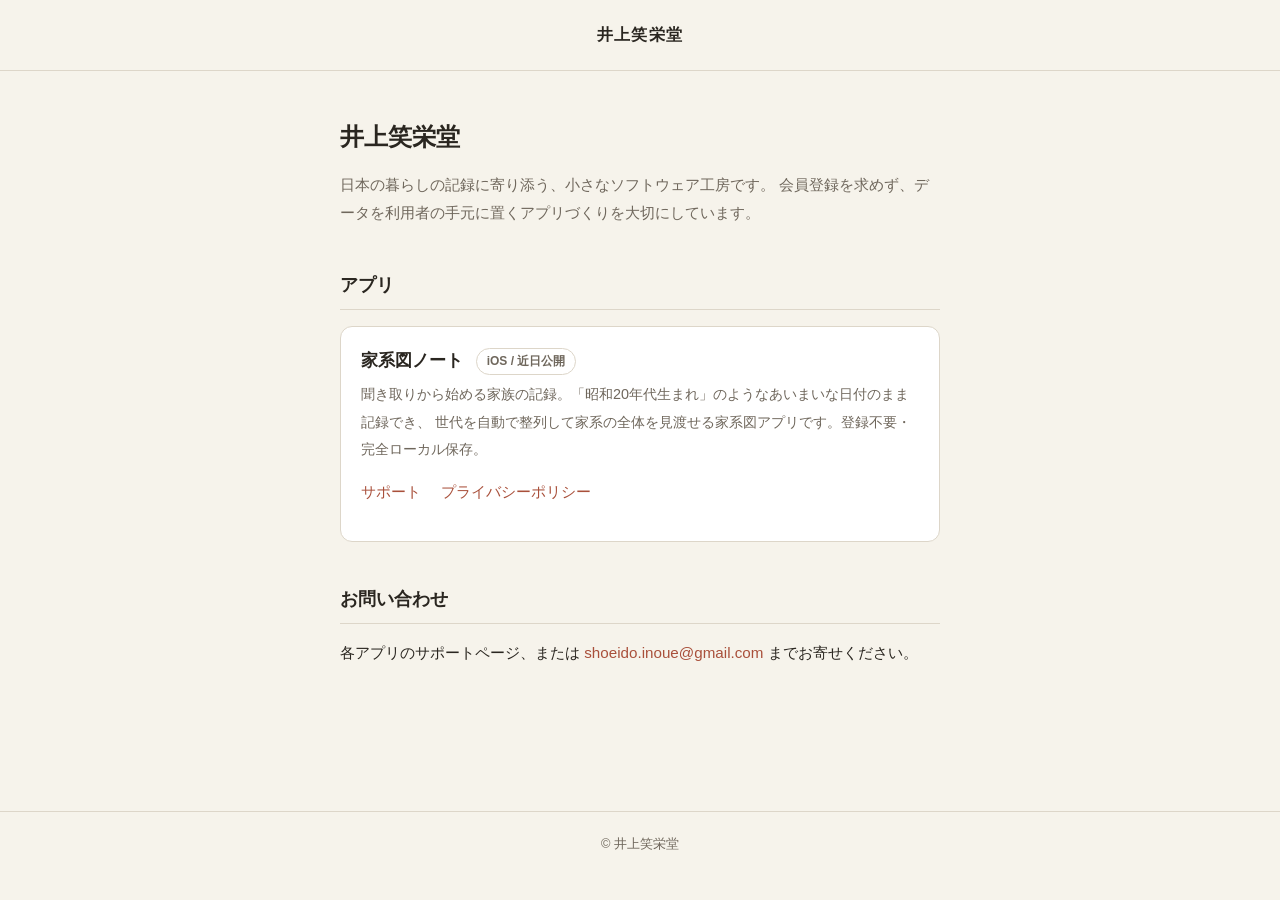
==== index.html @ 12d8a097 "feat: initial minisite (top, kakeizu-note support & privacy) - 井上笑栄堂トップ(アプリ一覧) - 家系図ノート: サポート(FAQ+問い" ====
<!DOCTYPE html>
<html lang="ja">
<head>
<meta charset="utf-8">
<meta name="viewport" content="width=device-width, initial-scale=1">
<title>井上笑栄堂</title>
<link rel="stylesheet" href="style.css">
</head>
<body>
<header class="site"><a href="./">井上笑栄堂</a></header>
<main>
  <h1>井上笑栄堂</h1>
  <p class="lead">日本の暮らしの記録に寄り添う、小さなソフトウェア工房です。
  会員登録を求めず、データを利用者の手元に置くアプリづくりを大切にしています。</p>

  <h2>アプリ</h2>
  <div class="card">
    <h3>家系図ノート <span class="badge">iOS / 近日公開</span></h3>
    <p class="desc">聞き取りから始める家族の記録。「昭和20年代生まれ」のようなあいまいな日付のまま記録でき、
    世代を自動で整列して家系の全体を見渡せる家系図アプリです。登録不要・完全ローカル保存。</p>
    <p class="links">
      <a href="kakeizu-note/support.html">サポート</a>
      <a href="kakeizu-note/privacy.html">プライバシーポリシー</a>
    </p>
  </div>

  <h2>お問い合わせ</h2>
  <p>各アプリのサポートページ、または
  <a class="mail" href="mailto:shoeido.inoue@gmail.com">shoeido.inoue@gmail.com</a>
  までお寄せください。</p>
</main>
<footer>© 井上笑栄堂</footer>
</body>
</html>
---- style.css ----
/* 井上笑栄堂 サイト共通スタイル(フレームワーク不要・スマホ優先の最小構成) */
:root {
  --ground: #f6f3eb;
  --panel: #ffffff;
  --ink: #2a2620;
  --muted: #6f675c;
  --accent: #a9503b;
  --line: #ddd6c9;
}
* { box-sizing: border-box; }
body {
  margin: 0;
  background: var(--ground);
  color: var(--ink);
  font-family: "Hiragino Sans", "Yu Gothic", "Noto Sans JP", sans-serif;
  line-height: 1.9;
  -webkit-text-size-adjust: 100%;
}
main {
  max-width: 640px;
  margin: 0 auto;
  padding: 24px 20px 72px;
}
header.site {
  border-bottom: 1px solid var(--line);
  padding: 20px;
  text-align: center;
}
header.site a {
  color: var(--ink);
  text-decoration: none;
  font-weight: 600;
  letter-spacing: 0.08em;
}
h1 {
  font-family: "Hiragino Mincho ProN", "Yu Mincho", serif;
  font-size: 1.5rem;
  line-height: 1.5;
  margin: 24px 0 8px;
}
h2 {
  font-family: "Hiragino Mincho ProN", "Yu Mincho", serif;
  font-size: 1.15rem;
  margin: 40px 0 8px;
  padding-bottom: 6px;
  border-bottom: 1px solid var(--line);
}
p, li { font-size: 0.95rem; }
.lead { color: var(--muted); }
.card {
  background: var(--panel);
  border: 1px solid var(--line);
  border-radius: 12px;
  padding: 18px 20px;
  margin: 16px 0;
}
.card h3 { margin: 0 0 4px; font-size: 1.05rem; }
.card .desc { color: var(--muted); margin: 0 0 10px; font-size: 0.9rem; }
.links a {
  display: inline-block;
  margin-right: 16px;
  color: var(--accent);
  text-decoration: none;
  font-size: 0.92rem;
}
.links a:hover { text-decoration: underline; }
.badge {
  display: inline-block;
  font-size: 0.75rem;
  color: var(--muted);
  border: 1px solid var(--line);
  border-radius: 999px;
  padding: 1px 10px;
  margin-left: 8px;
  vertical-align: middle;
}
ul { padding-left: 1.3em; }
dt { font-weight: 600; margin-top: 18px; }
dd { margin: 4px 0 0; color: var(--muted); }
footer {
  border-top: 1px solid var(--line);
  margin-top: 56px;
  padding: 20px;
  text-align: center;
  color: var(--muted);
  font-size: 0.8rem;
}
a.mail { color: var(--accent); text-decoration: none; }
.note { font-size: 0.85rem; color: var(--muted); }
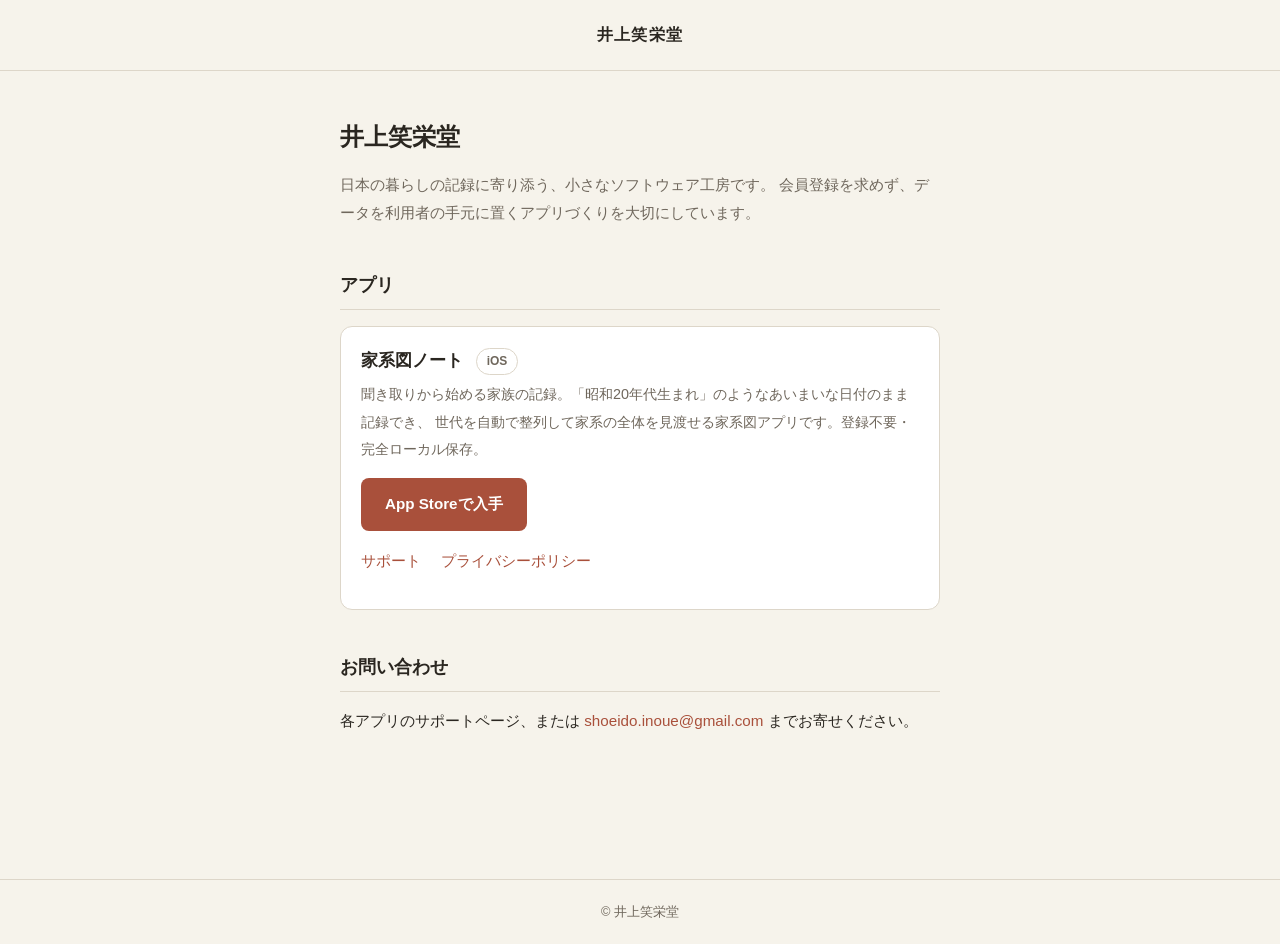
==== commit 05fad62d: "feat: add App Store link to kakeizu-note card on top page Co-Authored-By: Claude Fable 5 <noreply@an" ====
--- a/index.html
+++ b/index.html
@@ -15,9 +15,11 @@
 
   <h2>アプリ</h2>
   <div class="card">
-    <h3>家系図ノート <span class="badge">iOS / 近日公開</span></h3>
+    <h3>家系図ノート <span class="badge">iOS</span></h3>
     <p class="desc">聞き取りから始める家族の記録。「昭和20年代生まれ」のようなあいまいな日付のまま記録でき、
     世代を自動で整列して家系の全体を見渡せる家系図アプリです。登録不要・完全ローカル保存。</p>
+    <p><a class="button" href="https://apps.apple.com/jp/app/id6793843785"
+      target="_blank" rel="noopener">App Storeで入手</a></p>
     <p class="links">
       <a href="kakeizu-note/support.html">サポート</a>
       <a href="kakeizu-note/privacy.html">プライバシーポリシー</a>
--- a/style.css
+++ b/style.css
@@ -87,3 +87,14 @@
 }
 a.mail { color: var(--accent); text-decoration: none; }
 .note { font-size: 0.85rem; color: var(--muted); }
+a.button {
+  display: inline-block;
+  background: var(--accent);
+  color: #ffffff;
+  text-decoration: none;
+  padding: 12px 24px;
+  border-radius: 8px;
+  font-size: 0.95rem;
+  font-weight: 600;
+}
+a.button:hover { opacity: 0.85; }
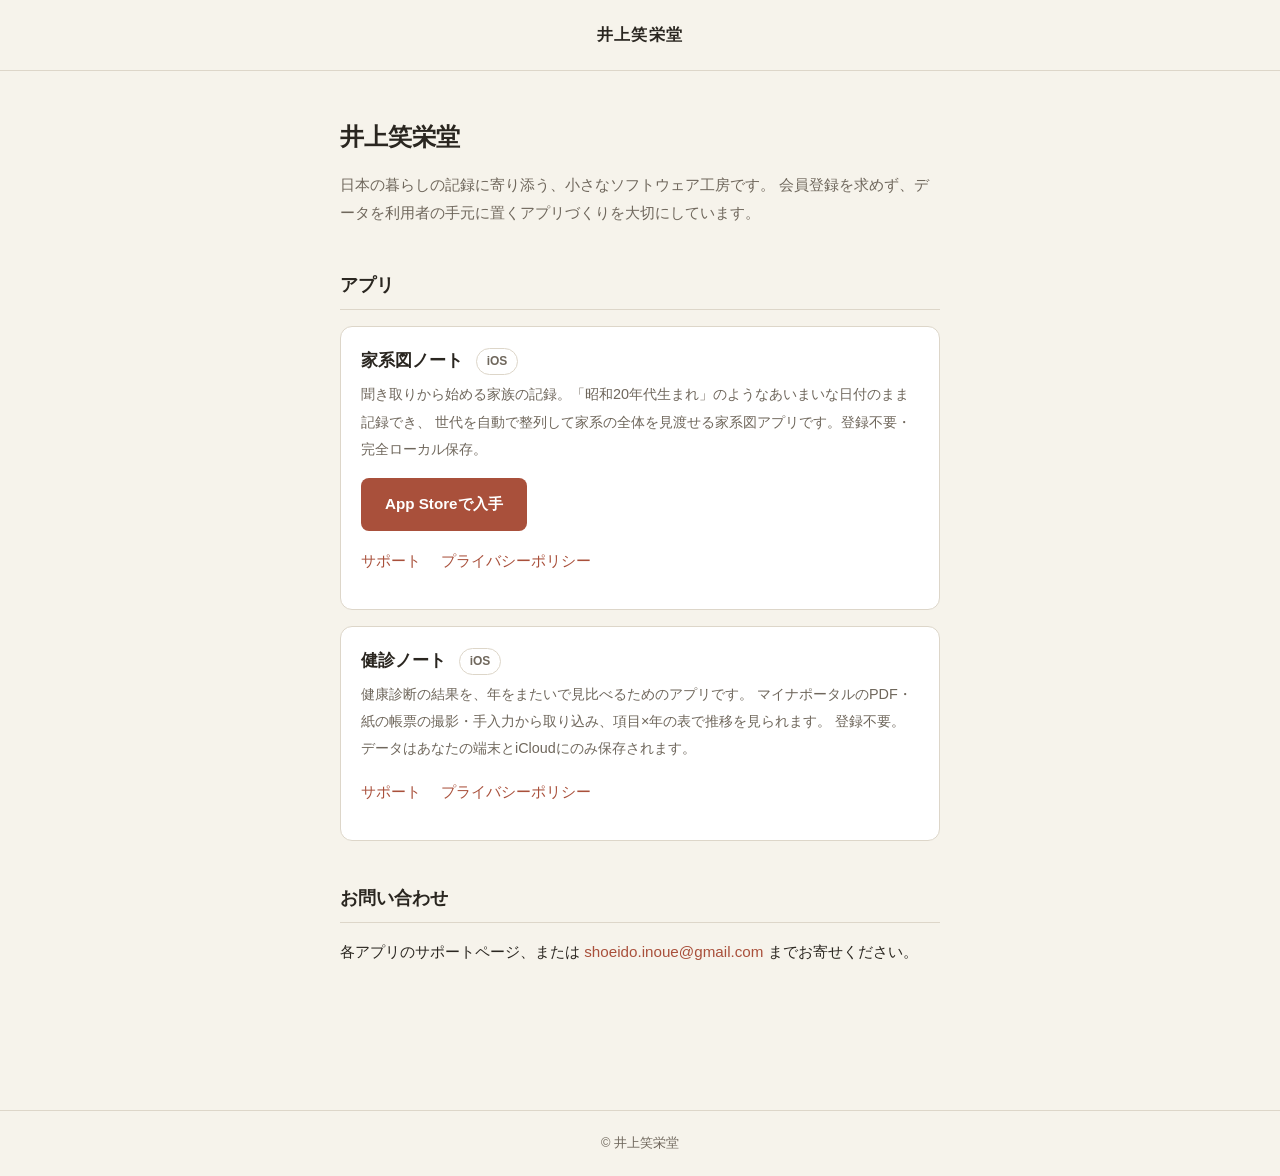
==== commit a3284946: "健診ノート: プライバシーポリシーとサポートページを追加 - 家系図ノートの2部構成(恒久の約束 / バージョンごとの現状報告)を踏襲。   約束の4項目は逐語で揃え、差は「家族/健診」の1語のみ -" ====
--- a/index.html
+++ b/index.html
@@ -26,6 +26,17 @@
     </p>
   </div>
 
+  <div class="card">
+    <h3>健診ノート <span class="badge">iOS</span></h3>
+    <p class="desc">健康診断の結果を、年をまたいで見比べるためのアプリです。
+    マイナポータルのPDF・紙の帳票の撮影・手入力から取り込み、項目×年の表で推移を見られます。
+    登録不要。データはあなたの端末とiCloudにのみ保存されます。</p>
+    <p class="links">
+      <a href="kenshin-note/support.html">サポート</a>
+      <a href="kenshin-note/privacy.html">プライバシーポリシー</a>
+    </p>
+  </div>
+
   <h2>お問い合わせ</h2>
   <p>各アプリのサポートページ、または
   <a class="mail" href="mailto:shoeido.inoue@gmail.com">shoeido.inoue@gmail.com</a>
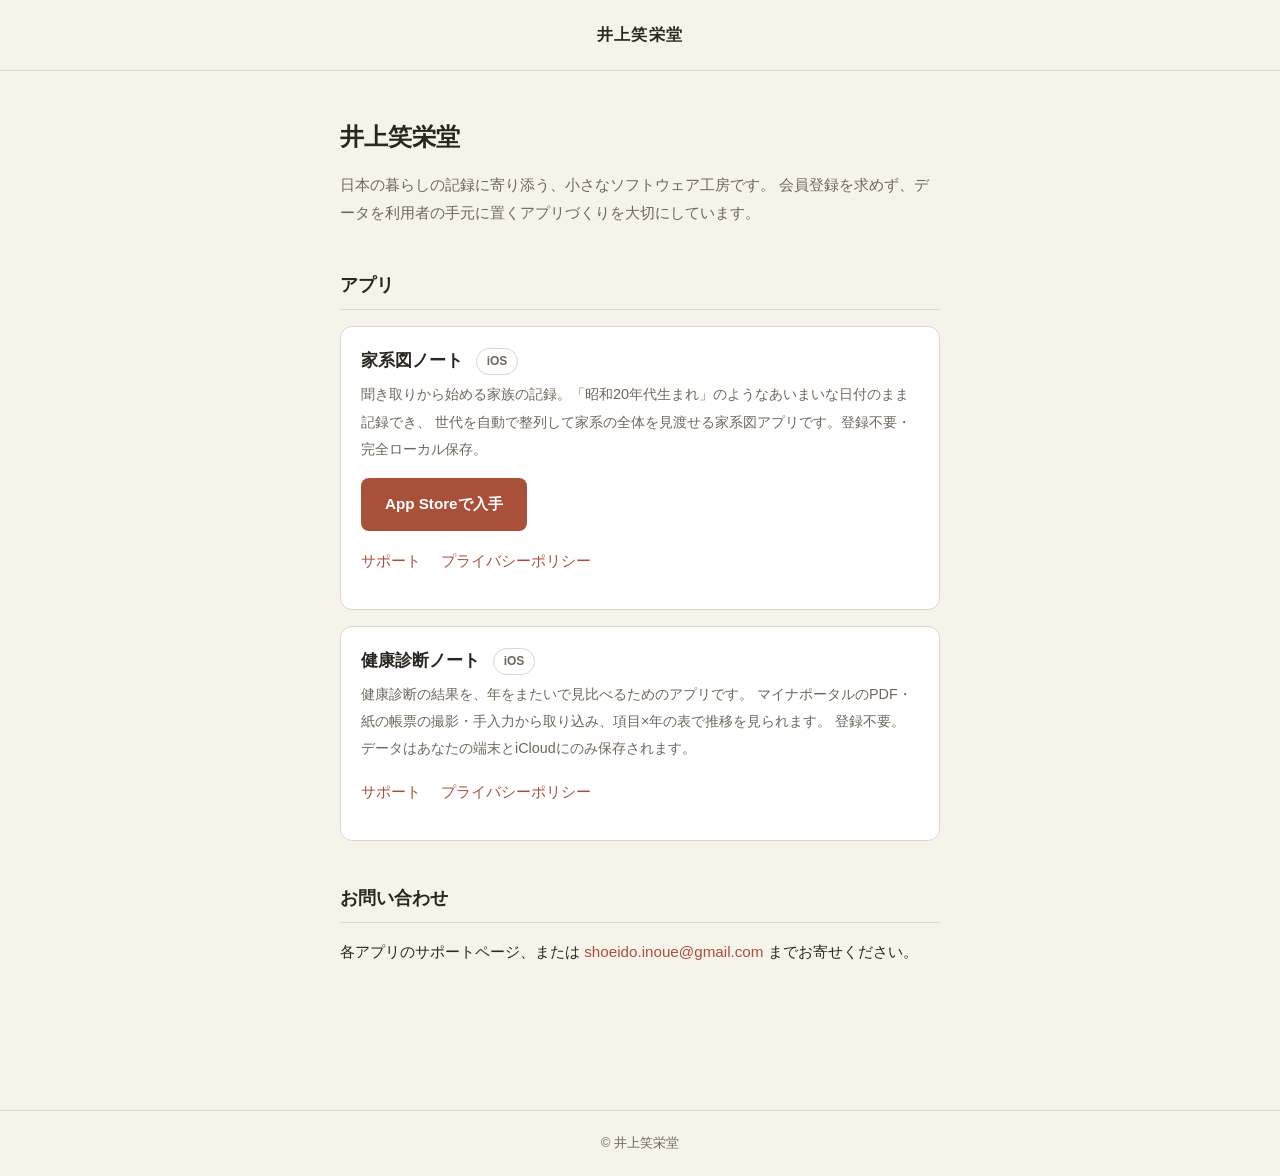
==== commit 5b4019c6: "健康診断ノート: アプリ名を正式名称に変更 「健診」は「検診」(がん検診など特定の病気を対象)と混同されうるため、 正式名称の「健康診断ノート」に統一。URL(/kenshin-note/)は据え置き" ====
--- a/index.html
+++ b/index.html
@@ -27,7 +27,7 @@
   </div>
 
   <div class="card">
-    <h3>健診ノート <span class="badge">iOS</span></h3>
+    <h3>健康診断ノート <span class="badge">iOS</span></h3>
     <p class="desc">健康診断の結果を、年をまたいで見比べるためのアプリです。
     マイナポータルのPDF・紙の帳票の撮影・手入力から取り込み、項目×年の表で推移を見られます。
     登録不要。データはあなたの端末とiCloudにのみ保存されます。</p>
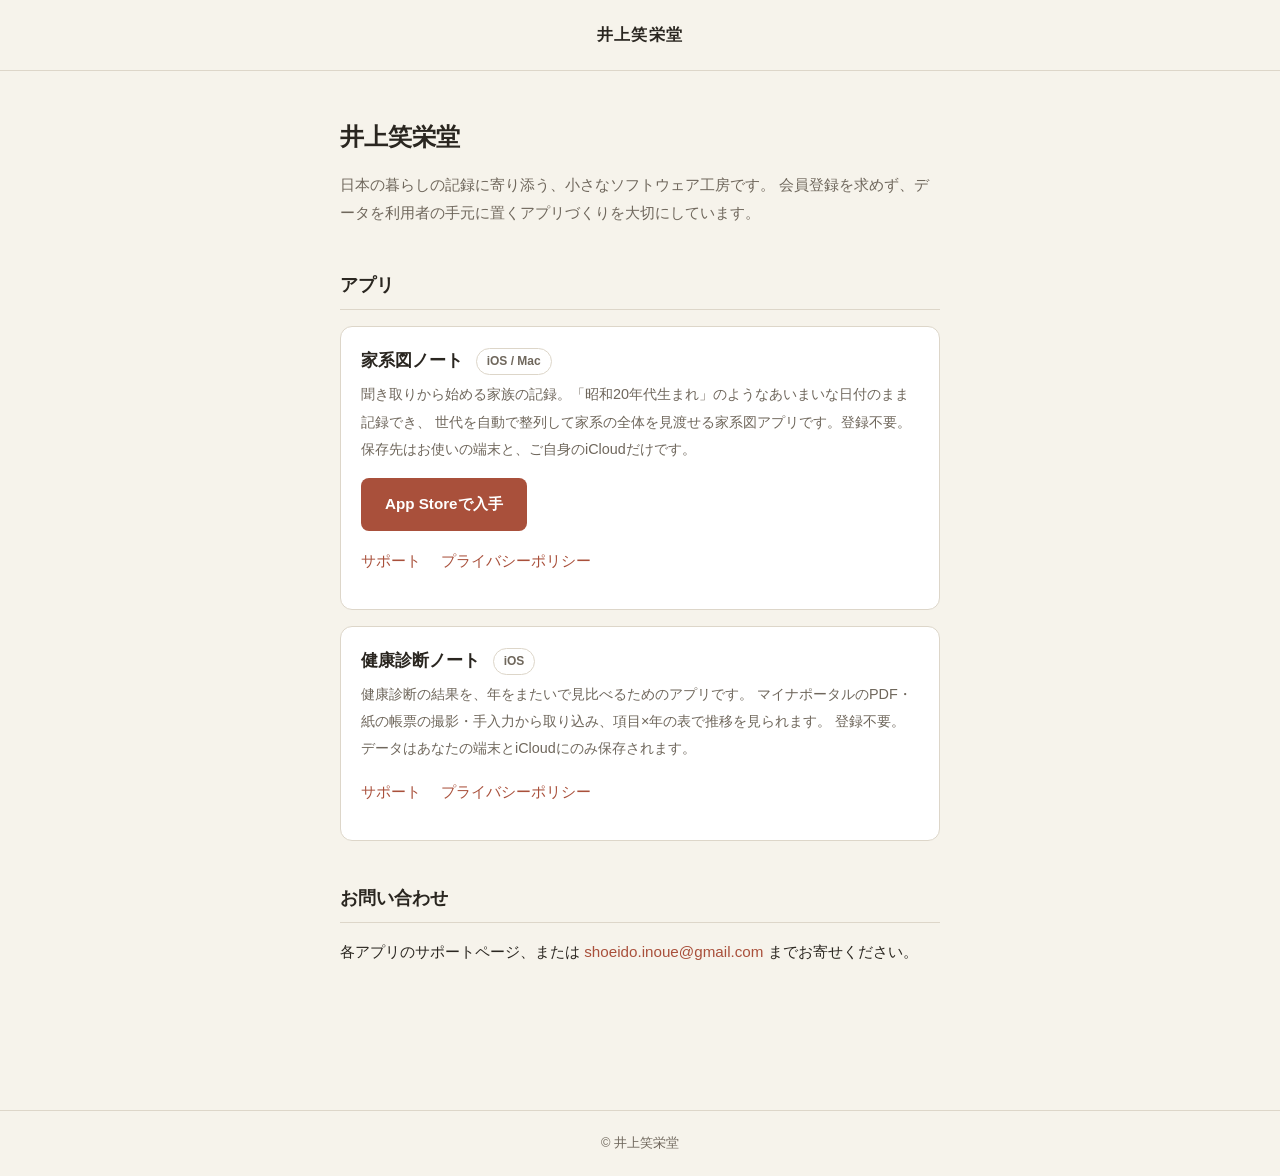
==== commit b51457d2: "家系図ノート: バージョン1.6(Mac対応)に合わせてサポートとトップを直した iOS のリリースノートが「Macで使えるようになりました」と書いているのに、 サポートには Mac が一言も無かった" ====
--- a/index.html
+++ b/index.html
@@ -15,9 +15,10 @@
 
   <h2>アプリ</h2>
   <div class="card">
-    <h3>家系図ノート <span class="badge">iOS</span></h3>
+    <h3>家系図ノート <span class="badge">iOS / Mac</span></h3>
     <p class="desc">聞き取りから始める家族の記録。「昭和20年代生まれ」のようなあいまいな日付のまま記録でき、
-    世代を自動で整列して家系の全体を見渡せる家系図アプリです。登録不要・完全ローカル保存。</p>
+    世代を自動で整列して家系の全体を見渡せる家系図アプリです。登録不要。
+    保存先はお使いの端末と、ご自身のiCloudだけです。</p>
     <p><a class="button" href="https://apps.apple.com/jp/app/id6793843785"
       target="_blank" rel="noopener">App Storeで入手</a></p>
     <p class="links">
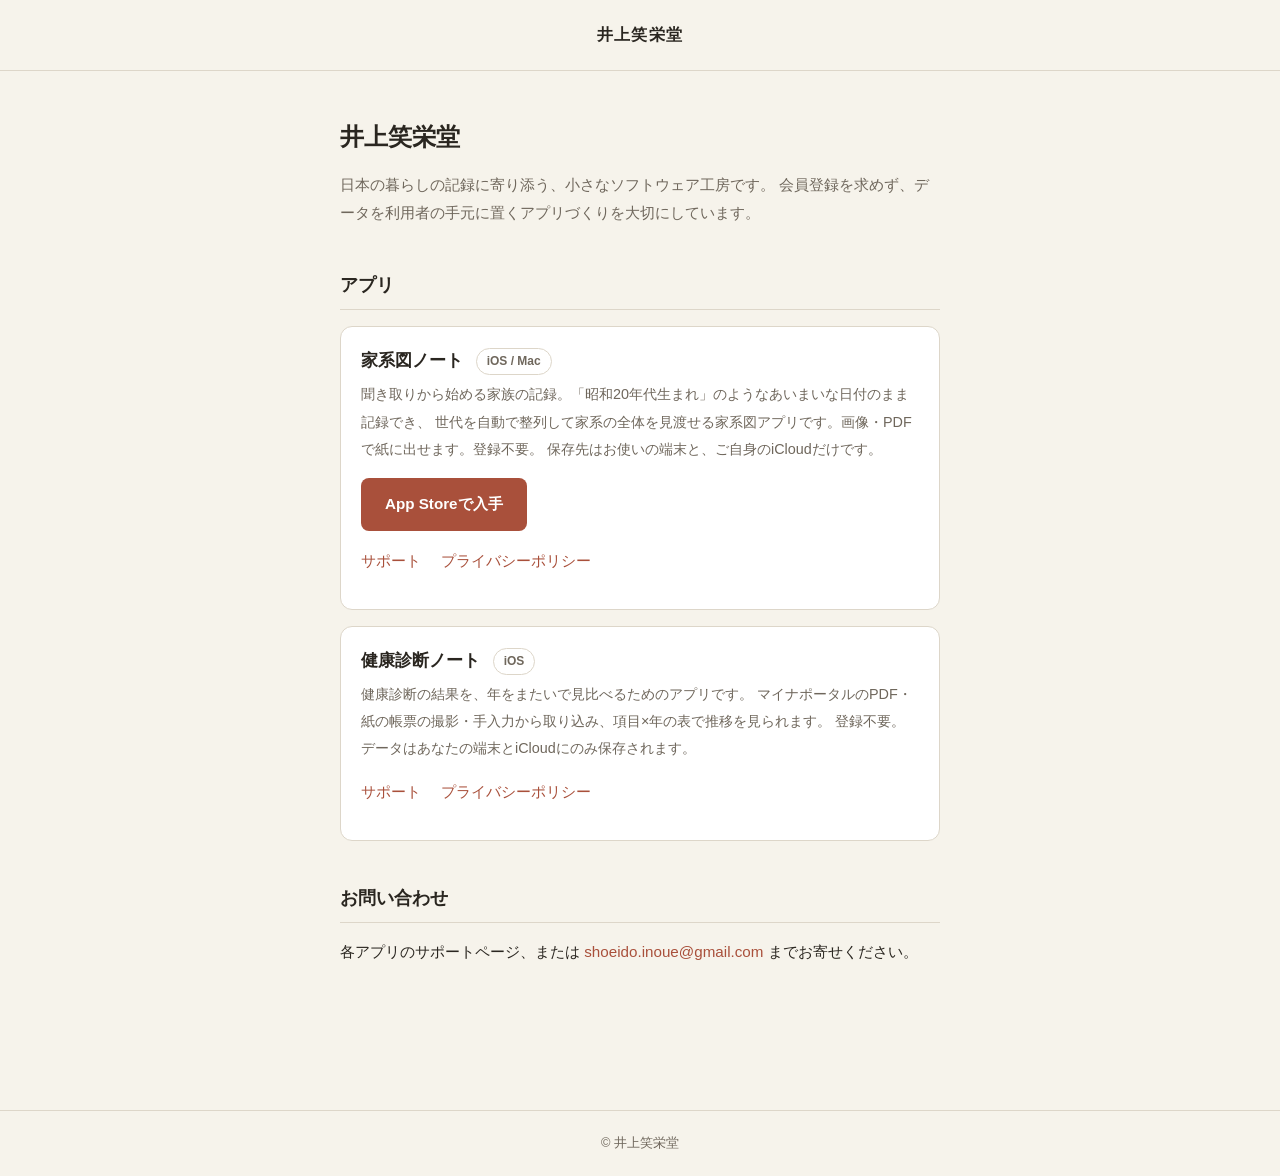
==== commit ca33f102: "家系図ノート: バージョン1.7(紙に出す・続柄・回忌)に合わせて3枚を直した 「一周忌・三回忌…三十三回忌まで」は、百回忌を足した時点で偽になる。新機能を 書き足す話ではなく、既にある文が嘘になった" ====
--- a/index.html
+++ b/index.html
@@ -17,7 +17,7 @@
   <div class="card">
     <h3>家系図ノート <span class="badge">iOS / Mac</span></h3>
     <p class="desc">聞き取りから始める家族の記録。「昭和20年代生まれ」のようなあいまいな日付のまま記録でき、
-    世代を自動で整列して家系の全体を見渡せる家系図アプリです。登録不要。
+    世代を自動で整列して家系の全体を見渡せる家系図アプリです。画像・PDFで紙に出せます。登録不要。
     保存先はお使いの端末と、ご自身のiCloudだけです。</p>
     <p><a class="button" href="https://apps.apple.com/jp/app/id6793843785"
       target="_blank" rel="noopener">App Storeで入手</a></p>
